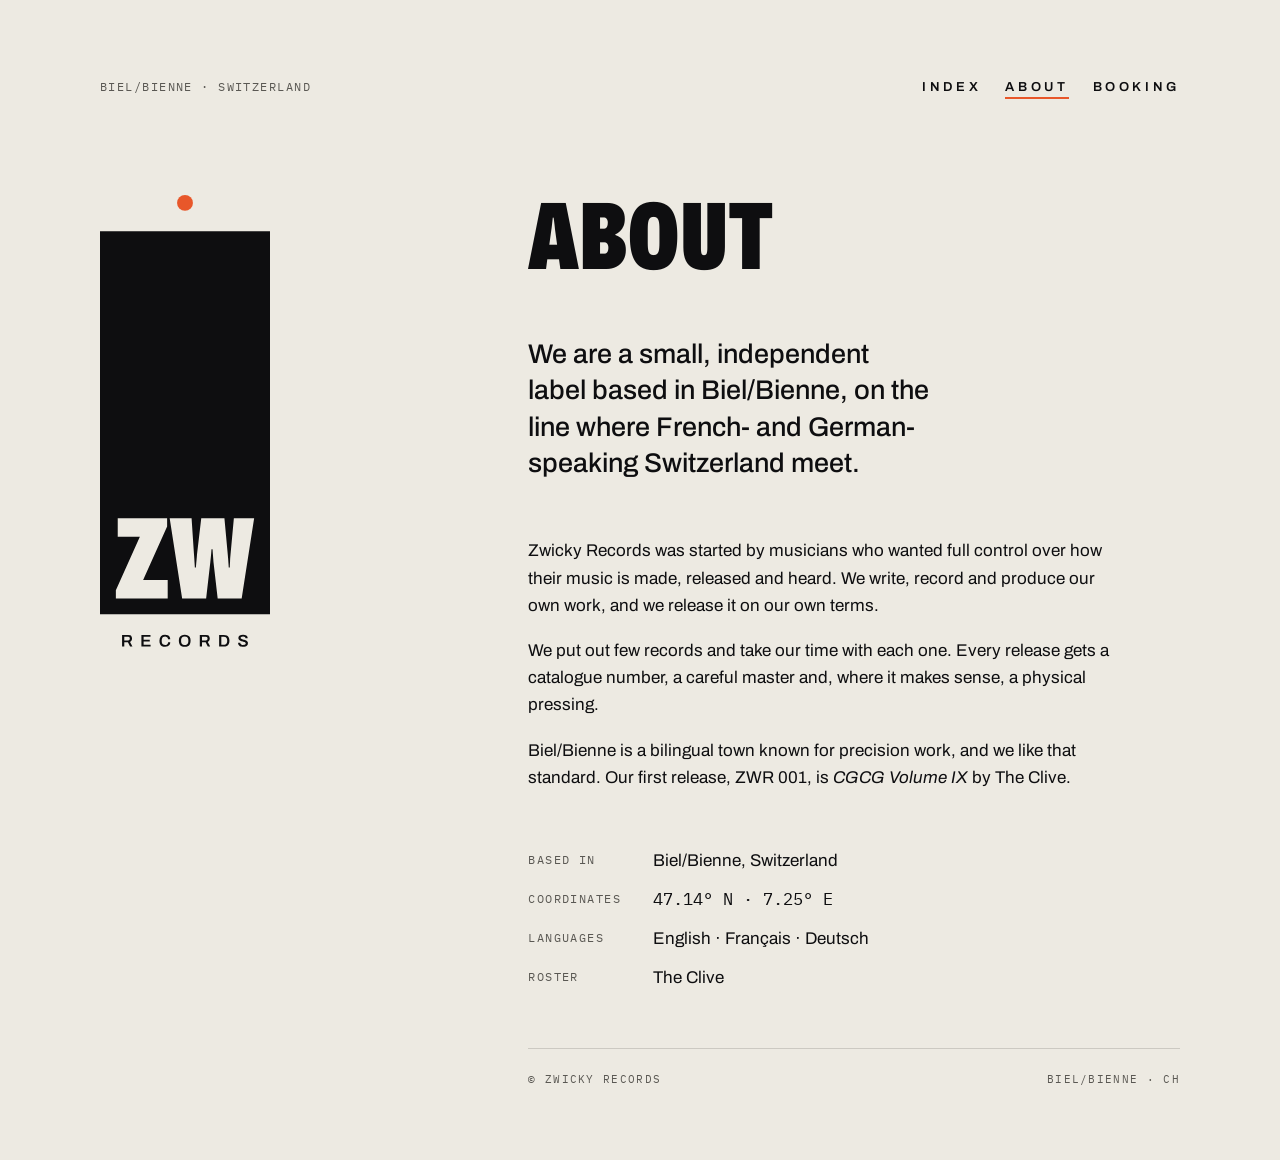
==== site/about.html @ 64f49018 "Site zwickyrecords.com repris dans un dépôt publié par GitHub Pages Copie du site en ligne (Cloudfla" ====
<!doctype html>
<html lang="en">
<head>
<meta charset="utf-8">
<meta name="viewport" content="width=device-width, initial-scale=1, viewport-fit=cover">
<title>About — Zwicky Records</title>
<meta name="description" content="Who we are: an independent label based in Biel/Bienne, Switzerland.">
<link rel="icon" href="favicon.svg" type="image/svg+xml">
<link rel="preconnect" href="https://fonts.googleapis.com"><link rel="preconnect" href="https://fonts.gstatic.com" crossorigin><link rel="stylesheet" href="https://fonts.googleapis.com/css2?family=Archivo:wdth,wght@62..125,400..900&family=IBM+Plex+Mono:wght@400;500&display=swap">
<link rel="stylesheet" href="style.css">
</head>
<body>
<div class="top"><span class="place">Biel/Bienne · Switzerland</span><nav aria-label="Main"><ul><li><a href="index.html">Index</a></li><li><a href="about.html" aria-current="page">About</a></li><li><a href="booking.html">Booking</a></li></ul></nav></div>
<div class="wrap">
  <header class="mark"><a href="index.html" aria-label="Zwicky Records — home"><svg viewBox="0 0 150 398.65" role="img" aria-label="Zwicky Records"><circle class="dot" cx="75.0" cy="7" r="7"/><path class="ink" d="M0.0 32.0H150.0V370.0H0.0ZM72.48188781738281 356.0H93.65459442138672L97.35467529296875 323.72705078125Q97.45745849609375 322.6992492675781 97.66301727294922 320.7464294433594Q97.86857604980469 318.7936096191406 98.07413864135742 316.5838317871094Q98.27970123291016 314.3740539550781 98.38247680664062 312.6268005371094H99.30750274658203Q99.4102783203125 314.1684875488281 99.56444931030273 316.2240905761719Q99.71862030029297 318.2796936035156 99.8727912902832 320.2839050292969Q100.02696228027344 322.2881164550781 100.1297378540039 323.72705078125L103.82982635498047 356.0H125.00253295898438L136.0 285.2872619628906H118.11626434326172L115.13563537597656 317.56024169921875Q115.0328598022461 318.4852600097656 114.93008041381836 319.82139587402344Q114.82730102539062 321.15753173828125 114.77590942382812 322.69923400878906Q114.72451782226562 324.2409362792969 114.62173843383789 325.8340301513672Q114.51895904541016 327.4271240234375 114.51895904541016 328.6604919433594H113.59393310546875Q113.49115753173828 326.9132385253906 113.33698654174805 324.7034606933594Q113.18281555175781 322.4936828613281 113.02864456176758 320.5408630371094Q112.87447357177734 318.5880432128906 112.77169799804688 317.56024169921875L109.79106903076172 285.2872619628906H89.33782958984375L85.53496551513672 317.56024169921875Q85.53496551513672 318.1769104003906 85.43218612670898 319.461669921875Q85.32940673828125 320.7464294433594 85.17523574829102 322.3395233154297Q85.02106475830078 323.9326171875 84.86689376831055 325.57708740234375Q84.71272277832031 327.2215576171875 84.60993957519531 328.6604919433594H83.68492126464844Q83.58213806152344 326.7076721191406 83.42797088623047 324.4465026855469Q83.2738037109375 322.1853332519531 83.1710205078125 320.2839050292969Q83.0682373046875 318.3824768066406 82.96546173095703 317.56024169921875L80.80707550048828 285.2872619628906H61.48441696166992ZM14.0 356.0H59.737152099609375V339.7607421875H38.0505485534668L59.22325134277344 292.58465576171875V285.2872619628906H15.644481658935547V301.52655029296875H35.172706604003906L14.0 348.7026062011719Z"/><path class="ink" d="M74.75250244140625 398.6499938964844Q73.14749908447266 398.6499938964844 71.97750091552734 398.07249450683594Q70.80750274658203 397.4949951171875 70.18500137329102 396.30999755859375Q69.5625 395.125 69.5625 393.32501220703125Q69.5625 391.510009765625 70.18500137329102 390.33250427246094Q70.80750274658203 389.1549987792969 71.97750091552734 388.57749938964844Q73.14749908447266 388.0 74.75250244140625 388.0Q76.37249755859375 388.0 77.53499984741211 388.57749938964844Q78.69750213623047 389.1549987792969 79.32000350952148 390.33250427246094Q79.9425048828125 391.510009765625 79.9425048828125 393.32501220703125Q79.9425048828125 395.125 79.32000350952148 396.30999755859375Q78.69750213623047 397.4949951171875 77.53499984741211 398.07249450683594Q76.37249755859375 398.6499938964844 74.75250244140625 398.6499938964844ZM105.11250305175781 398.4700012207031V388.17999267578125H109.23750305175781Q110.79750061035156 388.17999267578125 111.90750122070312 388.73500061035156Q113.01750183105469 389.2900085449219 113.61750030517578 390.42250061035156Q114.21749877929688 391.55499267578125 114.21749877929688 393.32501220703125Q114.21749877929688 395.0799865722656 113.61750030517578 396.21998596191406Q113.01750183105469 397.3599853515625 111.90750122070312 397.9149932861328Q110.79750061035156 398.4700012207031 109.23750305175781 398.4700012207031ZM19.477500915527344 398.4700012207031V388.17999267578125H24.892501831054688Q26.032501220703125 388.17999267578125 26.782501220703125 388.5699920654297Q27.532501220703125 388.9599914550781 27.907501220703125 389.67999267578125Q28.282501220703125 390.3999938964844 28.282501220703125 391.375Q28.282501220703125 392.3800048828125 27.83250141143799 393.1524963378906Q27.38250160217285 393.92498779296875 26.512500762939453 394.31500244140625L28.642501831054688 398.4700012207031H26.512500762939453L24.622501373291016 394.6449890136719H21.427501678466797V398.4700012207031ZM88.05750274658203 398.4700012207031V388.17999267578125H93.47250366210938Q94.61250305175781 388.17999267578125 95.36250305175781 388.5699920654297Q96.11250305175781 388.9599914550781 96.48750305175781 389.67999267578125Q96.86250305175781 390.3999938964844 96.86250305175781 391.375Q96.86250305175781 392.3800048828125 96.41250228881836 393.1524963378906Q95.9625015258789 393.92498779296875 95.09249877929688 394.31500244140625L97.22250366210938 398.4700012207031H95.09249877929688L93.20249938964844 394.6449890136719H90.00749969482422V398.4700012207031ZM36.532501220703125 398.4700012207031V388.17999267578125H44.55750274658203V389.8450012207031H38.48250198364258V392.3800048828125H43.89750289916992V394.0450134277344H38.48250198364258V396.80499267578125H44.64750289916992V398.4700012207031ZM126.17250061035156 398.6499938964844Q125.3175048828125 398.6499938964844 124.53750228881836 398.4624938964844Q123.75749969482422 398.2749938964844 123.15750122070312 397.87750244140625Q122.55750274658203 397.4800109863281 122.2125015258789 396.88751220703125Q121.86750030517578 396.2950134277344 121.86750030517578 395.4849853515625Q121.86750030517578 395.3949890136719 121.875 395.30499267578125Q121.88249969482422 395.2149963378906 121.88249969482422 395.1700134277344H123.84750366210938Q123.84750366210938 395.20001220703125 123.84000396728516 395.2825012207031Q123.83250427246094 395.364990234375 123.83250427246094 395.42498779296875Q123.83250427246094 395.9200134277344 124.11750411987305 396.2725067138672Q124.40250396728516 396.625 124.94250106811523 396.8125Q125.48249816894531 397.0 126.21749877929688 397.0Q126.7125015258789 397.0 127.09500122070312 396.94000244140625Q127.47750091552734 396.8800048828125 127.75500106811523 396.7675018310547Q128.03250122070312 396.6549987792969 128.2125015258789 396.49749755859375Q128.3925018310547 396.3399963378906 128.4749984741211 396.14500427246094Q128.5574951171875 395.95001220703125 128.5574951171875 395.7250061035156Q128.5574951171875 395.2900085449219 128.2874984741211 395.0050048828125Q128.0175018310547 394.7200012207031 127.56000137329102 394.5249938964844Q127.10250091552734 394.3299865722656 126.5250015258789 394.17250061035156Q125.94750213623047 394.0150146484375 125.34000015258789 393.8500061035156Q124.73249816894531 393.68499755859375 124.15499877929688 393.45249938964844Q123.57749938964844 393.2200012207031 123.11999893188477 392.88999938964844Q122.6624984741211 392.55999755859375 122.39249801635742 392.0574951171875Q122.12249755859375 391.55499267578125 122.12249755859375 390.8500061035156Q122.12249755859375 390.1300048828125 122.43000030517578 389.5899963378906Q122.73750305175781 389.04998779296875 123.30000305175781 388.69749450683594Q123.86250305175781 388.3450012207031 124.61250305175781 388.17250061035156Q125.36250305175781 388.0 126.24749755859375 388.0Q127.07250213623047 388.0 127.79999923706055 388.17250061035156Q128.52749633789062 388.3450012207031 129.0824966430664 388.7124938964844Q129.6374969482422 389.0799865722656 129.95249938964844 389.6424865722656Q130.2675018310547 390.2049865722656 130.2675018310547 390.9849853515625V391.1650085449219H128.33250427246094V391.0150146484375Q128.33250427246094 390.5799865722656 128.07000350952148 390.2799987792969Q127.80750274658203 389.9800109863281 127.33500289916992 389.81500244140625Q126.86250305175781 389.6499938964844 126.23249816894531 389.6499938964844Q125.55750274658203 389.6499938964844 125.0775032043457 389.7774963378906Q124.59750366210938 389.9049987792969 124.34250259399414 390.1524963378906Q124.0875015258789 390.3999938964844 124.0875015258789 390.760009765625Q124.0875015258789 391.135009765625 124.35750198364258 391.38999938964844Q124.62750244140625 391.6449890136719 125.08500289916992 391.8249969482422Q125.5425033569336 392.0050048828125 126.12000274658203 392.1549987792969Q126.69750213623047 392.30499267578125 127.30500030517578 392.4774932861328Q127.9124984741211 392.6499938964844 128.4900016784668 392.875Q129.0675048828125 393.1000061035156 129.5250015258789 393.4375Q129.9824981689453 393.7749938964844 130.25250244140625 394.27000427246094Q130.5225067138672 394.7650146484375 130.5225067138672 395.4549865722656Q130.5225067138672 396.6099853515625 129.9600067138672 397.3149871826172Q129.3975067138672 398.0199890136719 128.4150047302246 398.3349914550781Q127.43250274658203 398.6499938964844 126.17250061035156 398.6499938964844ZM57.442501068115234 398.6499938964844Q55.86750030517578 398.6499938964844 54.75 398.0950012207031Q53.63249969482422 397.5400085449219 53.040000915527344 396.3625030517578Q52.44750213623047 395.18499755859375 52.44750213623047 393.32501220703125Q52.44750213623047 390.6099853515625 53.76750183105469 389.30499267578125Q55.087501525878906 388.0 57.442501068115234 388.0Q58.71750259399414 388.0 59.74500274658203 388.43499755859375Q60.77250289916992 388.8699951171875 61.38000297546387 389.74749755859375Q61.98750305175781 390.625 61.98750305175781 391.9750061035156H59.99250030517578Q59.99250030517578 391.2250061035156 59.670000076293945 390.70750427246094Q59.34749984741211 390.19000244140625 58.77750015258789 389.9199981689453Q58.20750045776367 389.6499938964844 57.47249984741211 389.6499938964844Q56.45249938964844 389.6499938964844 55.77750015258789 390.04750061035156Q55.102500915527344 390.44500732421875 54.78000068664551 391.2250061035156Q54.45750045776367 392.0050048828125 54.45750045776367 393.1600036621094V393.489990234375Q54.45750045776367 394.6600036621094 54.78000068664551 395.44000244140625Q55.102500915527344 396.2200012207031 55.77000045776367 396.61000061035156Q56.4375 397.0 57.47249984741211 397.0Q58.25250244140625 397.0 58.837501525878906 396.7375030517578Q59.42250061035156 396.4750061035156 59.7450008392334 395.95750427246094Q60.067501068115234 395.44000244140625 60.067501068115234 394.69000244140625H61.98750305175781Q61.98750305175781 396.0400085449219 61.387502670288086 396.9175109863281Q60.78750228881836 397.7950134277344 59.76000213623047 398.2225036621094Q58.73250198364258 398.6499938964844 57.442501068115234 398.6499938964844ZM74.75250244140625 397.0Q75.53250122070312 397.0 76.125 396.7749938964844Q76.71749877929688 396.54998779296875 77.12250137329102 396.1074981689453Q77.52750396728516 395.6650085449219 77.73750305175781 395.0124969482422Q77.94750213623047 394.3599853515625 77.94750213623047 393.5050048828125V393.17498779296875Q77.94750213623047 392.30499267578125 77.73750305175781 391.6449890136719Q77.52750396728516 390.9849853515625 77.12250137329102 390.54249572753906Q76.71749877929688 390.1000061035156 76.125 389.875Q75.53250122070312 389.6499938964844 74.75250244140625 389.6499938964844Q73.97250366210938 389.6499938964844 73.38000106811523 389.875Q72.7874984741211 390.1000061035156 72.38249969482422 390.54249572753906Q71.97750091552734 390.9849853515625 71.7750015258789 391.6449890136719Q71.57250213623047 392.30499267578125 71.57250213623047 393.17498779296875V393.5050048828125Q71.57250213623047 394.3599853515625 71.7750015258789 395.0124969482422Q71.97750091552734 395.6650085449219 72.38249969482422 396.1074981689453Q72.7874984741211 396.54998779296875 73.38000106811523 396.7749938964844Q73.97250366210938 397.0 74.75250244140625 397.0ZM107.0625 396.80499267578125H109.23750305175781Q109.95750427246094 396.80499267578125 110.51250457763672 396.5950012207031Q111.0675048828125 396.385009765625 111.4425048828125 395.9725036621094Q111.8175048828125 395.55999755859375 112.01250457763672 394.9375Q112.20750427246094 394.31500244140625 112.20750427246094 393.489990234375V393.17498779296875Q112.20750427246094 392.3349914550781 112.01250457763672 391.7124938964844Q111.8175048828125 391.0899963378906 111.4425048828125 390.67750549316406Q111.0675048828125 390.2650146484375 110.51250457763672 390.0550079345703Q109.95750427246094 389.8450012207031 109.23750305175781 389.8450012207031H107.0625ZM21.427501678466797 393.010009765625H24.74250030517578Q25.49250030517578 393.010009765625 25.89750099182129 392.57501220703125Q26.302501678466797 392.1400146484375 26.302501678466797 391.375Q26.302501678466797 390.8800048828125 26.122501373291016 390.54249572753906Q25.942501068115234 390.2049865722656 25.597500801086426 390.0249938964844Q25.252500534057617 389.8450012207031 24.74250030517578 389.8450012207031H21.427501678466797ZM90.00749969482422 393.010009765625H93.32250213623047Q94.07250213623047 393.010009765625 94.47750091552734 392.57501220703125Q94.88249969482422 392.1400146484375 94.88249969482422 391.375Q94.88249969482422 390.8800048828125 94.70249938964844 390.54249572753906Q94.52249908447266 390.2049865722656 94.1775016784668 390.0249938964844Q93.83250427246094 389.8450012207031 93.32250213623047 389.8450012207031H90.00749969482422Z"/></svg></a></header>
  <main>
    <h1>About</h1>
    <p class="lead">We are a small, independent label based in Biel/Bienne, on the line where French- and German-speaking Switzerland meet.</p>
    <div class="prose">
      <p>Zwicky Records was started by musicians who wanted full control over how their music is made, released and heard. We write, record and produce our own work, and we release it on our own terms.</p>
      <p>We put out few records and take our time with each one. Every release gets a catalogue number, a careful master and, where it makes sense, a physical pressing.</p>
      <p>Biel/Bienne is a bilingual town known for precision work, and we like that standard. Our first release, ZWR 001, is <em>CGCG Volume IX</em> by The Clive.</p>
    </div>
    <dl class="facts">
      <dt>Based in</dt><dd>Biel/Bienne, Switzerland</dd>
      <dt>Coordinates</dt><dd style="font-family:var(--mono)">47.14° N · 7.25° E</dd>
      <dt>Languages</dt><dd>English · Français · Deutsch</dd>
      <dt>Roster</dt><dd>The Clive</dd>
    </dl>
    <footer><span>© Zwicky Records</span><span>Biel/Bienne · CH</span></footer>
  </main>
</div>
</body>
</html>
---- site/style.css ----
/* Layout: back of a record sleeve. Monolith on the left, text on the right; one column on phones */
:root {
  --bg: #EDEAE2;
  --fg: #0E0E10;
  --muted: #5A5853;
  --rule: rgba(14, 14, 16, .15);
  --accent: #E8572A;
  --display: "Archivo", "Arial Narrow", sans-serif;
  --mono: "IBM Plex Mono", ui-monospace, "SFMono-Regular", Menlo, monospace;
  color-scheme: light;
}
@media (prefers-color-scheme: dark) {
  :root:not([data-theme="light"]) { --bg: #0E0E10; --fg: #EDEAE2; --muted: #9C998F; --rule: rgba(237, 234, 226, .15); color-scheme: dark; }
}
:root[data-theme="dark"] { --bg: #0E0E10; --fg: #EDEAE2; --muted: #9C998F; --rule: rgba(237, 234, 226, .15); color-scheme: dark; }

* { box-sizing: border-box; }
html, body { margin: 0; }
body {
  background: var(--bg); color: var(--fg);
  font-family: var(--display); font-size: 17px; line-height: 1.6;
  padding-inline: clamp(16px, 5vw, 64px); padding-block: clamp(28px, 6vw, 72px);
  -webkit-font-smoothing: antialiased;
}
a { color: inherit; }
a:focus-visible { outline: 2px solid var(--accent); outline-offset: 4px; }

.top { max-width: 1080px; margin: 0 auto clamp(40px, 8vw, 96px); display: flex; justify-content: space-between; align-items: baseline; gap: 16px; flex-wrap: wrap; }
.place { font-family: var(--mono); font-size: 12px; letter-spacing: .12em; text-transform: uppercase; color: var(--muted); }
nav ul { list-style: none; margin: 0; padding: 0; display: flex; gap: 24px; }
nav a { font-weight: 600; font-size: 13px; letter-spacing: .28em; text-transform: uppercase; text-decoration: none; padding-bottom: 3px; border-bottom: 2px solid transparent; }
nav a:hover { border-color: var(--fg); }
nav a[aria-current="page"] { border-color: var(--accent); }

.wrap { max-width: 1080px; margin: 0 auto; display: grid; grid-template-columns: minmax(0, 1fr) minmax(0, 2fr); gap: clamp(40px, 8vw, 120px); align-items: start; }
.mark { position: sticky; top: calc(env(safe-area-inset-top, 0px) + 40px); color: var(--fg); }
.mark a { display: inline-block; }
.mark svg { display: block; width: clamp(110px, 15vw, 170px); height: auto; }
.mark .dot { fill: var(--accent); }
.mark .ink { fill: currentColor; }

main { display: grid; gap: 56px; min-width: 0; }
h1 { font-weight: 900; font-stretch: 62%; font-size: clamp(48px, 8vw, 96px); line-height: .88; text-transform: uppercase; margin: 0; text-wrap: balance; }
.lead { font-size: clamp(21px, 2.4vw, 27px); line-height: 1.35; font-weight: 500; max-width: 30ch; margin: 0; text-wrap: balance; }
.label { font-family: var(--mono); font-weight: 400; font-size: 12px; letter-spacing: .14em; text-transform: uppercase; color: var(--muted); margin: 0 0 14px; }
.prose { max-width: 60ch; display: grid; gap: 18px; }
.prose p { margin: 0; }

.cat { width: 100%; border-collapse: collapse; }
.cat th { font-family: var(--mono); font-weight: 400; font-size: 11px; letter-spacing: .12em; text-transform: uppercase; color: var(--muted); text-align: left; padding: 0 16px 10px 0; border-bottom: 2px solid var(--fg); }
.cat td { padding: 18px 16px 18px 0; border-bottom: 1px solid var(--rule); vertical-align: baseline; }
.code { font-family: var(--mono); font-size: 15px; white-space: nowrap; }
.artist { font-family: var(--mono); font-size: 13px; color: var(--muted); }
.title { font-weight: 900; font-stretch: 62%; font-size: clamp(28px, 4vw, 42px); line-height: .95; text-transform: uppercase; }
.table-box { overflow-x: auto; }

.facts { margin: 0; display: grid; grid-template-columns: max-content minmax(0, 1fr); gap: 12px 32px; }
.facts dt { font-family: var(--mono); font-size: 12px; letter-spacing: .12em; text-transform: uppercase; color: var(--muted); padding-top: 3px; }
.facts dd { margin: 0; }

.agent { display: grid; gap: 4px; }
.agent .name { font-weight: 900; font-stretch: 62%; font-size: clamp(36px, 5vw, 56px); line-height: .95; text-transform: uppercase; margin: 0; }
.agent .role { font-family: var(--mono); font-size: 13px; color: var(--muted); margin: 0; }
.mail { display: inline-flex; flex-wrap: wrap; align-items: center; gap: 12px 16px; margin-top: 20px; }
.mail a { font-family: var(--mono); font-size: clamp(16px, 2vw, 20px); text-decoration: none; border-bottom: 2px solid var(--accent); padding-bottom: 2px; word-break: break-all; }
.mail button { font: 600 12px/1 var(--display); letter-spacing: .24em; text-transform: uppercase; color: var(--fg); background: none; border: 1.5px solid var(--fg); padding: 10px 14px; cursor: pointer; min-height: 40px; }
.mail button:hover { background: var(--fg); color: var(--bg); }
.mail button:focus-visible { outline: 2px solid var(--accent); outline-offset: 3px; }
.checklist { margin: 0; padding-left: 0; list-style: none; display: grid; gap: 8px; max-width: 60ch; }
.checklist li { display: grid; grid-template-columns: 28px minmax(0, 1fr); }
.checklist li::before { content: "—"; color: var(--muted); }

footer { font-family: var(--mono); font-size: 11px; letter-spacing: .12em; text-transform: uppercase; color: var(--muted); padding-top: 22px; border-top: 1px solid var(--rule); display: flex; justify-content: space-between; gap: 12px; flex-wrap: wrap; }

@media (max-width: 720px) {
  .wrap { grid-template-columns: minmax(0, 1fr); gap: 44px; }
  .mark { position: static; }
  .facts { grid-template-columns: minmax(0, 1fr); gap: 2px; }
  .facts dd { margin-bottom: 14px; }
}
@media (prefers-reduced-motion: reduce) { * { transition: none !important; } }
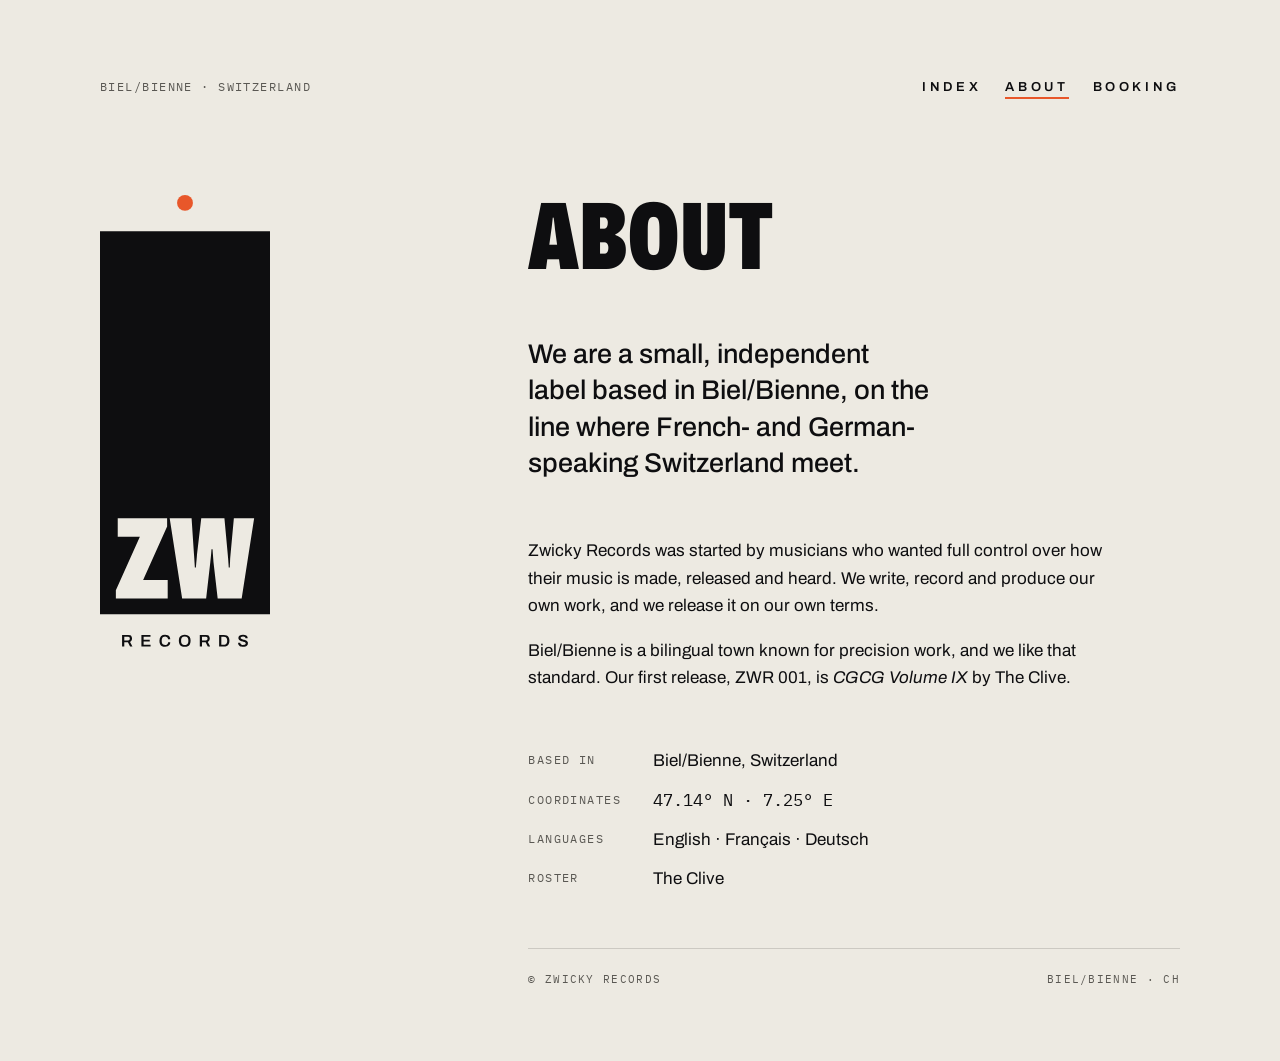
==== commit b499ecb0: "Liens vers the-clive.com, texte About raccourci, liste booking ajustée - The Clive renvoie vers www." ====
--- a/site/about.html
+++ b/site/about.html
@@ -18,14 +18,13 @@
     <p class="lead">We are a small, independent label based in Biel/Bienne, on the line where French- and German-speaking Switzerland meet.</p>
     <div class="prose">
       <p>Zwicky Records was started by musicians who wanted full control over how their music is made, released and heard. We write, record and produce our own work, and we release it on our own terms.</p>
-      <p>We put out few records and take our time with each one. Every release gets a catalogue number, a careful master and, where it makes sense, a physical pressing.</p>
-      <p>Biel/Bienne is a bilingual town known for precision work, and we like that standard. Our first release, ZWR 001, is <em>CGCG Volume IX</em> by The Clive.</p>
+      <p>Biel/Bienne is a bilingual town known for precision work, and we like that standard. Our first release, ZWR 001, is <em>CGCG Volume IX</em> by <a class="band" href="https://www.the-clive.com" target="_blank" rel="noopener">The Clive</a>.</p>
     </div>
     <dl class="facts">
       <dt>Based in</dt><dd>Biel/Bienne, Switzerland</dd>
       <dt>Coordinates</dt><dd style="font-family:var(--mono)">47.14° N · 7.25° E</dd>
       <dt>Languages</dt><dd>English · Français · Deutsch</dd>
-      <dt>Roster</dt><dd>The Clive</dd>
+      <dt>Roster</dt><dd><a class="band" href="https://www.the-clive.com" target="_blank" rel="noopener">The Clive</a></dd>
     </dl>
     <footer><span>© Zwicky Records</span><span>Biel/Bienne · CH</span></footer>
   </main>
--- a/site/style.css
+++ b/site/style.css
@@ -79,3 +79,7 @@
   .facts dd { margin-bottom: 14px; }
 }
 @media (prefers-reduced-motion: reduce) { * { transition: none !important; } }
+
+/* Artist links (to the artist site) */
+a.band { text-decoration: none; border-bottom: 1px solid transparent; transition: color .15s, border-color .15s; }
+a.band:hover { color: var(--accent); border-bottom-color: var(--accent); }
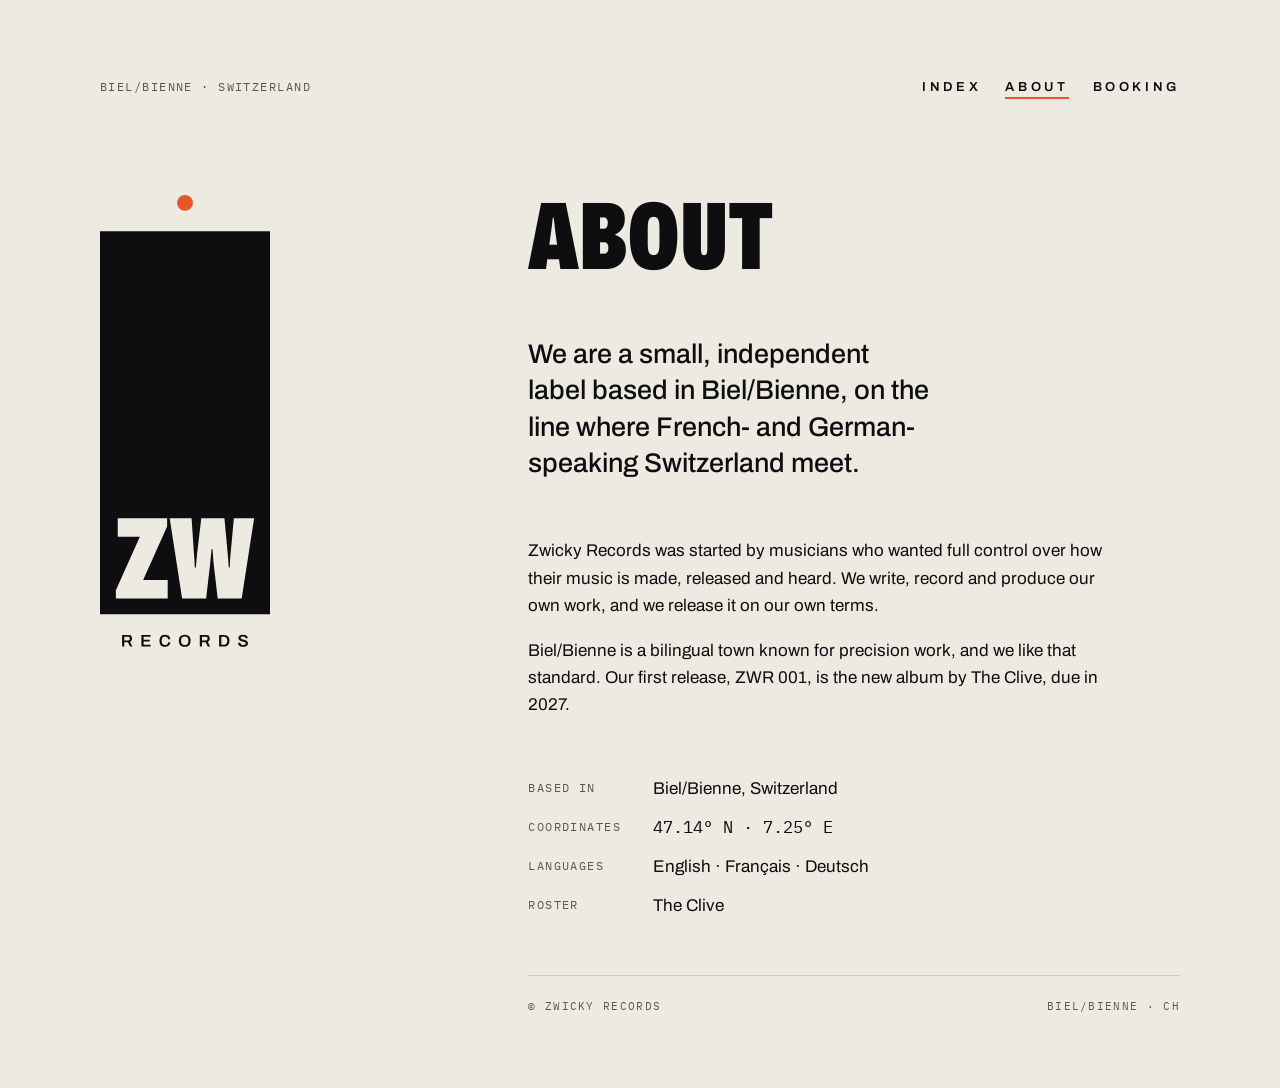
==== commit 589bce36: "Retire le titre de l'album, pas encore annoncé Co-Authored-By: Claude Opus 5.5 <noreply@anthropic.co" ====
--- a/site/about.html
+++ b/site/about.html
@@ -18,7 +18,7 @@
     <p class="lead">We are a small, independent label based in Biel/Bienne, on the line where French- and German-speaking Switzerland meet.</p>
     <div class="prose">
       <p>Zwicky Records was started by musicians who wanted full control over how their music is made, released and heard. We write, record and produce our own work, and we release it on our own terms.</p>
-      <p>Biel/Bienne is a bilingual town known for precision work, and we like that standard. Our first release, ZWR 001, is <em>CGCG Volume IX</em> by <a class="band" href="https://www.the-clive.com" target="_blank" rel="noopener">The Clive</a>.</p>
+      <p>Biel/Bienne is a bilingual town known for precision work, and we like that standard. Our first release, ZWR 001, is the new album by <a class="band" href="https://www.the-clive.com" target="_blank" rel="noopener">The Clive</a>, due in 2027.</p>
     </div>
     <dl class="facts">
       <dt>Based in</dt><dd>Biel/Bienne, Switzerland</dd>
